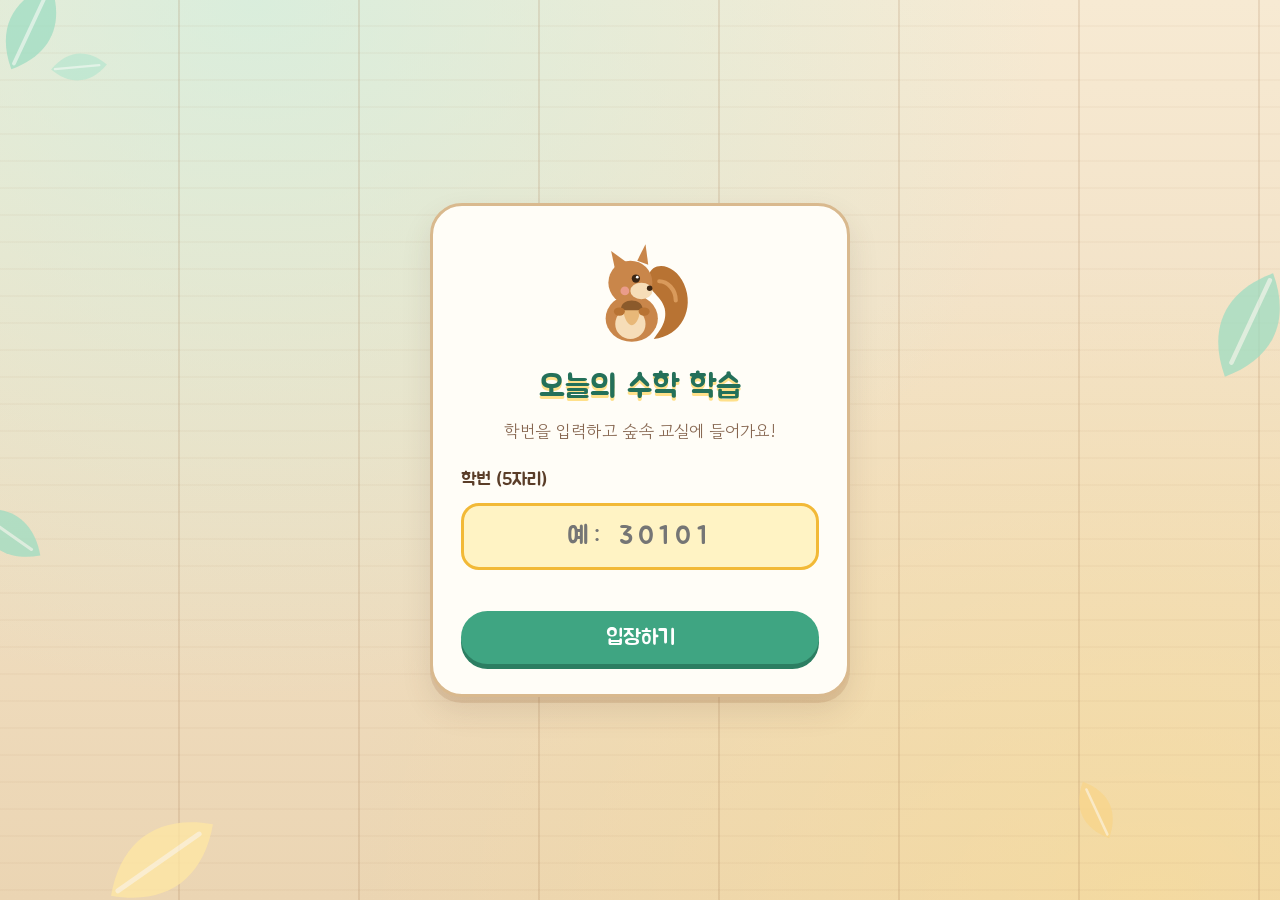
==== index.html @ 3114674a "오늘의 수학 학습: 삼각비 · 원의 성질 웹앱 - 학번 로그인 → 단원 선택 → 개념 정리 / 퀴즈 흐름 - 드래그 시각화: 단위원, 원주각과 중심각, 접선과 현이 이루는 각 - " ====
<!doctype html>
<html lang="ko">
<head>
  <meta charset="utf-8">
  <meta name="viewport" content="width=device-width, initial-scale=1">
  <title>오늘의 수학 학습</title>
  <link rel="icon" href="assets/acorn.svg" type="image/svg+xml">
  <link rel="preconnect" href="https://fonts.googleapis.com">
  <link rel="preconnect" href="https://fonts.gstatic.com" crossorigin>
  <link href="https://fonts.googleapis.com/css2?family=Gowun+Dodum&family=Jua&display=swap" rel="stylesheet">
  <link rel="stylesheet" href="style.css">
</head>
<body>

  <!-- 공용 SVG 심볼 -->
  <svg width="0" height="0" style="position:absolute" aria-hidden="true">
    <defs>
      <symbol id="leaf" viewBox="0 0 60 60">
        <path d="M8 52C8 24 24 8 52 8c0 28-16 44-44 44z" fill="currentColor"/>
        <path d="M11 49 46 14" stroke="rgba(255,255,255,.6)" stroke-width="2.5" fill="none" stroke-linecap="round"/>
      </symbol>

      <symbol id="squirrel" viewBox="0 0 80 80">
        <path d="M50 72c20-2 30-22 22-40-6-14-22-18-26-6-3 10 10 14 12 24 2 10-4 16-8 22z" fill="#B87333"/>
        <path d="M54 30c6 0 12 6 12 14" stroke="#D99A5B" stroke-width="3" fill="none" stroke-linecap="round"/>
        <ellipse cx="34" cy="57" rx="19" ry="17" fill="#C9864A"/>
        <ellipse cx="33" cy="61" rx="11" ry="11" fill="#F6DDB8"/>
        <path d="M22 22 19 8l11 8z" fill="#C9864A"/>
        <path d="m38 15 6-12 2 15z" fill="#C9864A"/>
        <circle cx="33" cy="31" r="16" fill="#C9864A"/>
        <ellipse cx="41" cy="37" rx="8" ry="6" fill="#F6DDB8"/>
        <circle cx="37" cy="28" r="3" fill="#3B2614"/>
        <circle cx="38" cy="27" r="1" fill="#fff"/>
        <circle cx="47" cy="35" r="2" fill="#3B2614"/>
        <circle cx="29" cy="37" r="3.2" fill="#F4A3A0" opacity=".75"/>
        <g transform="translate(26 44)">
          <path d="M2 6c0 8 4 12 6 12s6-4 6-12z" fill="#E8B878"/>
          <path d="M0 7c0-5 4-7 8-7s8 2 8 7z" fill="#8B5A2B"/>
        </g>
        <ellipse cx="25" cy="52" rx="4" ry="3" fill="#B87333"/>
        <ellipse cx="43" cy="52" rx="4" ry="3" fill="#B87333"/>
      </symbol>

      <symbol id="wood-stamp" viewBox="0 0 64 64">
        <ellipse cx="32" cy="14" rx="11" ry="10" fill="#C98B52"/>
        <ellipse cx="29" cy="11" rx="4" ry="3" fill="#E6B583"/>
        <path d="M27 22h10l3 14H24z" fill="#B47640"/>
        <rect x="12" y="35" width="40" height="13" rx="4" fill="#C98B52"/>
        <rect x="12" y="35" width="40" height="4" rx="2" fill="#DDA56C"/>
        <path d="M18 42h12m4 2h12" stroke="#A86B37" stroke-width="1.5" stroke-linecap="round"/>
        <rect x="14" y="48" width="36" height="6" rx="2" fill="#D9443A"/>
      </symbol>

      <symbol id="icon-trig" viewBox="0 0 100 100">
        <path d="M15 85h70V20z" fill="#fff" stroke="#24705A" stroke-width="5" stroke-linejoin="round"/>
        <path d="M73 85V73h12" fill="none" stroke="#24705A" stroke-width="4"/>
        <path d="M35 85a20 20 0 0 0-5.3-13.6" fill="none" stroke="#EF7F6E" stroke-width="4" stroke-linecap="round"/>
        <text x="60" y="78" text-anchor="middle" font-family="Jua, sans-serif" font-size="15" fill="#24705A">sin</text>
      </symbol>

      <symbol id="icon-circle" viewBox="0 0 100 100">
        <circle cx="50" cy="52" r="36" fill="#fff" stroke="#9A6A41" stroke-width="5"/>
        <path d="M24 77A36 36 0 0 0 76 77" fill="none" stroke="#F2B937" stroke-width="7" stroke-linecap="round"/>
        <path d="M50 16 24 77M50 16l26 61" stroke="#EF7F6E" stroke-width="4" stroke-linecap="round"/>
        <path d="M24 77 50 52l26 25" fill="none" stroke="#3FA582" stroke-width="4" stroke-linejoin="round"/>
        <circle cx="50" cy="52" r="4" fill="#5A3D28"/>
      </symbol>

      <symbol id="icon-book" viewBox="0 0 100 100">
        <path d="M50 26c-10-8-26-9-38-6v58c12-3 28-2 38 6 10-8 26-9 38-6V20c-12-3-28-2-38 6z" fill="#fff" stroke="#24705A" stroke-width="5" stroke-linejoin="round"/>
        <path d="M50 26v58" stroke="#24705A" stroke-width="4"/>
        <path d="M22 38c7-1 14 0 20 3M22 50c7-1 14 0 20 3M58 41c6-3 13-4 20-3M58 53c6-3 13-4 20-3" stroke="#9EDCC2" stroke-width="4" stroke-linecap="round"/>
      </symbol>

      <symbol id="icon-quiz" viewBox="0 0 100 100">
        <rect x="8" y="10" width="70" height="56" rx="18" fill="#fff" stroke="#9A6A41" stroke-width="5"/>
        <path d="m26 64-6 18 22-16" fill="#fff" stroke="#9A6A41" stroke-width="5" stroke-linejoin="round"/>
        <rect x="22" y="58" width="22" height="6" fill="#fff"/>
        <text x="43" y="54" text-anchor="middle" font-family="Jua, sans-serif" font-size="42" fill="#E0A11B">?</text>
        <image href="assets/acorn.svg" x="58" y="52" width="40" height="40"/>
      </symbol>
    </defs>
  </svg>

  <!-- 배경 나뭇잎 -->
  <div class="leaves" aria-hidden="true">
    <svg class="leaf l1"><use href="#leaf"/></svg>
    <svg class="leaf l2"><use href="#leaf"/></svg>
    <svg class="leaf l3"><use href="#leaf"/></svg>
    <svg class="leaf l4"><use href="#leaf"/></svg>
    <svg class="leaf l5"><use href="#leaf"/></svg>
    <svg class="leaf l6"><use href="#leaf"/></svg>
  </div>

  <!-- ===== 1. 로그인 ===== -->
  <main id="login-view" class="login-view">
    <div class="login-card">
      <svg class="login-squirrel" aria-hidden="true"><use href="#squirrel"/></svg>
      <h1>오늘의 수학 학습</h1>
      <p class="login-sub">학번을 입력하고 숲속 교실에 들어가요!</p>
      <form id="login-form" novalidate>
        <label for="student-id">학번 (5자리)</label>
        <input id="student-id" inputmode="numeric" maxlength="5" placeholder="예: 30101" autocomplete="off" required>
        <p class="form-error" id="login-error" role="alert"></p>
        <button class="btn btn-primary" type="submit">입장하기</button>
      </form>
    </div>
  </main>

  <!-- ===== 앱 ===== -->
  <div id="app-view" class="app-shell" hidden>
    <header class="topbar">
      <div class="id-card">
        <span class="id-card-hole" aria-hidden="true"></span>
        <span class="id-label">학번</span>
        <strong id="id-number">-----</strong>
        <button id="logout-btn" class="link-btn" type="button">나가기</button>
      </div>

      <h1 class="title">
        <button id="home-link" type="button" title="단원 선택으로">
          <svg class="title-leaf" aria-hidden="true"><use href="#leaf"/></svg>
          <span id="title-text">오늘의 수학 학습</span>
        </button>
      </h1>

      <div class="rewards">
        <div class="counter acorn-counter" id="acorn-counter">
          <svg class="squirrel" aria-hidden="true"><use href="#squirrel"/></svg>
          <div class="counter-body">
            <div class="counter-head">
              <span>나의 도토리</span>
              <strong><span id="acorn-num">0</span><small>/10</small></strong>
            </div>
            <div class="gauge" id="acorn-gauge" role="progressbar" aria-label="도토리" aria-valuemin="0" aria-valuemax="10" aria-valuenow="0">
              <div class="gauge-fill" id="acorn-fill"></div>
              <div class="acorn-slots" id="acorn-slots"></div>
            </div>
          </div>
        </div>

        <div class="counter stamp-counter" id="stamp-counter">
          <svg class="wood-stamp" aria-hidden="true"><use href="#wood-stamp"/></svg>
          <div class="stamp-slot" id="stamp-slot">
            <img id="stamp-img" alt="참 잘했어요 도장">
          </div>
          <div class="stamp-info">
            <span>칭찬 도장</span>
            <strong id="stamp-num">0</strong>
          </div>
        </div>
      </div>
    </header>

    <main>
      <!-- ===== 2. 단원 선택 ===== -->
      <section id="topics" class="page">
        <p class="greeting">안녕, <b id="greet-id"></b>! 오늘은 어떤 단원을 공부할까요? 지금까지 첫 번에 맞힌 문제 <b id="home-total">0</b>개</p>
        <div class="cards">
          <button class="big-card concept-card" data-topic="trig" type="button">
            <svg class="card-icon" aria-hidden="true"><use href="#icon-trig"/></svg>
            <h2>삼각비</h2>
            <p>sin · cos · tan 의 뜻, 단위원,<br>특수각의 삼각비</p>
            <span class="card-meta" id="meta-trig"></span>
          </button>
          <button class="big-card quiz-card" data-topic="circle" type="button">
            <svg class="card-icon" aria-hidden="true"><use href="#icon-circle"/></svg>
            <h2>원의 성질</h2>
            <p>원주각과 중심각, 접선과 현,<br>원에 내접하는 사각형</p>
            <span class="card-meta" id="meta-circle"></span>
          </button>
        </div>

        <section class="panel badge-shelf">
          <h3>🏅 나의 배지 <small id="badge-count"></small></h3>
          <ul class="badges" id="badge-list"></ul>
        </section>
        <p class="sync-status" aria-live="polite"></p>
      </section>

      <!-- ===== 3. 단원 홈 (개념 / 퀴즈) ===== -->
      <section id="topic-home" class="page" hidden>
        <div class="page-head">
          <button class="back-btn" data-go="topics" type="button">← 단원 선택</button>
          <h2 id="topic-home-title">삼각비</h2>
        </div>
        <div class="cards">
          <button class="big-card concept-card" data-go="concept" type="button">
            <svg class="card-icon" aria-hidden="true"><use href="#icon-book"/></svg>
            <h2>개념 정리</h2>
            <p id="concept-desc"></p>
          </button>
          <button class="big-card quiz-card" data-go="quiz" type="button">
            <svg class="card-icon" aria-hidden="true"><use href="#icon-quiz"/></svg>
            <h2>퀴즈 풀기</h2>
            <p>첫 번에 맞히면 도토리 1개!<br>틀리면 단계별 힌트가 나와요</p>
          </button>
        </div>
      </section>

      <!-- ===== 개념: 삼각비 ===== -->
      <section id="concept-trig" class="page" hidden>
        <div class="page-head">
          <button class="back-btn" data-go="topic-home" type="button">← 삼각비</button>
          <h2>삼각비 개념 정리</h2>
        </div>

        <div class="concept-grid">
          <!-- 1. 삼각비란? -->
          <article class="panel">
            <h3><span class="num">1</span> 삼각비란?</h3>
            <p>∠C = 90°인 직각삼각형 ABC에서 <b>∠A의 크기가 정해지면</b>, 삼각형의 크기와 상관없이 두 변의 길이의 비가 항상 같아요. 이 비를 <b>삼각비</b>라고 해요.</p>
            <svg id="lab-svg" class="figure" viewBox="0 0 400 260" role="img" aria-label="각 A가 바뀌는 직각삼각형"></svg>
            <label class="slider">
              <span>∠A = <b id="angle-val">30</b>°</span>
              <input type="range" id="angle-range" min="10" max="80" value="30" aria-label="각 A">
            </label>
            <div class="readout compact">
              <div class="ratio-row">
                <span class="ratio-name">sin A</span>
                <span>= <span class="frac"><span class="c-opp">높이 BC</span><span class="c-hyp">빗변 AB</span></span></span>
                <b class="ratio-val" id="sin-val">0.500</b>
              </div>
              <div class="ratio-row">
                <span class="ratio-name">cos A</span>
                <span>= <span class="frac"><span class="c-adj">밑변 AC</span><span class="c-hyp">빗변 AB</span></span></span>
                <b class="ratio-val" id="cos-val">0.866</b>
              </div>
              <div class="ratio-row">
                <span class="ratio-name">tan A</span>
                <span>= <span class="frac"><span class="c-opp">높이 BC</span><span class="c-adj">밑변 AC</span></span></span>
                <b class="ratio-val" id="tan-val">0.577</b>
              </div>
            </div>
          </article>

          <!-- 2. 단위원 -->
          <article class="panel">
            <h3><span class="num">2</span> 단위원으로 보는 삼각비</h3>
            <p>반지름이 <b>1</b>인 사분원에서 <b class="c-handle">점 P를 드래그</b>해 보세요. OP = OA = 1이라서 삼각비가 곧 선분의 길이가 돼요.</p>
            <svg id="unit-svg" class="figure interactive" viewBox="0 0 380 310" role="img" aria-label="단위원 위의 점 P와 sin, cos, tan 선분"></svg>
            <label class="slider">
              <span>x = <b id="u-angle">35</b>°</span>
              <input type="range" id="unit-range" min="0" max="90" value="35" aria-label="각 x">
            </label>
            <div class="readout compact">
              <div class="ratio-row">
                <span class="ratio-name c-opp">sin x</span>
                <span>= <span class="frac"><span>PH</span><span>OP</span></span> = PH</span>
                <b class="ratio-val" id="u-sin">0.574</b>
              </div>
              <div class="ratio-row">
                <span class="ratio-name c-adj">cos x</span>
                <span>= <span class="frac"><span>OH</span><span>OP</span></span> = OH</span>
                <b class="ratio-val" id="u-cos">0.819</b>
              </div>
              <div class="ratio-row">
                <span class="ratio-name c-hyp">tan x</span>
                <span>= <span class="frac"><span>AT</span><span>OA</span></span> = AT</span>
                <b class="ratio-val" id="u-tan">0.700</b>
              </div>
            </div>
          </article>

          <!-- 3. 변화 실험 -->
          <article class="panel wide experiment">
            <h3><span class="num">3</span> 실험실: 각에 따라 삼각비는 어떻게 변할까?</h3>
            <div class="exp-tabs" role="tablist" aria-label="실험할 삼각비">
              <button type="button" role="tab" class="exp-tab is-sin" data-fn="sin" aria-selected="true">sin x 실험</button>
              <button type="button" role="tab" class="exp-tab is-cos" data-fn="cos" aria-selected="false">cos x 실험</button>
              <button type="button" role="tab" class="exp-tab is-tan" data-fn="tan" aria-selected="false">tan x 실험</button>
              <button type="button" role="tab" class="exp-tab is-all" data-fn="all" aria-selected="false">한눈에 비교</button>
            </div>

            <div class="exp-body">
              <div class="exp-graph">
                <svg id="exp-svg" class="figure" viewBox="0 0 440 300" role="img" aria-label="각에 따른 삼각비 그래프"></svg>
                <div class="exp-controls">
                  <button class="btn btn-small btn-primary" id="exp-play" type="button">▶ 0°부터 재생</button>
                  <label class="slider grow">
                    <span>x = <b id="exp-angle">30</b>°</span>
                    <input type="range" id="exp-range" min="0" max="90" value="30" aria-label="실험 각도">
                  </label>
                </div>
                <div class="exp-quick" aria-label="특수각으로 이동">
                  <span>바로 가기</span>
                  <button type="button" data-angle="0">0°</button>
                  <button type="button" data-angle="30">30°</button>
                  <button type="button" data-angle="45">45°</button>
                  <button type="button" data-angle="60">60°</button>
                  <button type="button" data-angle="90">90°</button>
                </div>
              </div>

              <div class="exp-side">
                <div class="exp-values" id="exp-values"></div>
                <p class="tip" id="exp-note"></p>

                <div class="exp-record">
                  <div class="exp-record-head">
                    <b>📒 실험 기록표</b>
                    <span>
                      <button class="btn btn-small btn-ghost" id="exp-rec" type="button">지금 각도 기록</button>
                      <button class="link-btn" id="exp-clear" type="button">지우기</button>
                    </span>
                  </div>
                  <div class="table-wrap">
                    <table class="rec-table">
                      <thead><tr><th>x</th><th class="c-opp">sin x</th><th class="c-adj">cos x</th><th class="c-hyp">tan x</th></tr></thead>
                      <tbody id="exp-rec-body"></tbody>
                    </table>
                  </div>
                </div>
              </div>
            </div>

            <div class="exp-check">
              <b>🔎 실험 결과 정리하기</b>
              <ol id="exp-questions"></ol>
            </div>
          </article>

          <!-- 4. 특수각 -->
          <article class="panel wide">
            <h3><span class="num">4</span> 특수각의 삼각비</h3>
            <div class="table-wrap">
              <table class="special">
                <thead><tr><th>∠A</th><th>30°</th><th>45°</th><th>60°</th></tr></thead>
                <tbody id="special-body"></tbody>
              </table>
            </div>
            <p class="tip">🍃 sin 30° = cos 60°, sin 60° = cos 30° — 실험실 그래프에서 두 곡선이 서로 거울처럼 대칭인 것도 확인해 보세요!</p>
          </article>
        </div>
        <div class="center"><button class="btn btn-primary" data-go="quiz" type="button">삼각비 퀴즈 풀러 가기 →</button></div>
      </section>

      <section id="concept-circle" class="page" hidden>
        <div class="page-head">
          <button class="back-btn" data-go="topic-home" type="button">← 원의 성질</button>
          <h2>원의 성질 개념 정리</h2>
        </div>

        <div class="concept-grid">
          <article class="panel">
            <h3><span class="num">1</span> 원주각과 중심각</h3>
            <p><b class="c-handle">점 P</b>를 원 위에서 이리저리 옮겨 보세요. 원주각 ∠APB는 변하지 않아요! 점 A, B를 옮기면 호의 크기가 바뀌어요.</p>
            <svg id="inscribed-svg" class="figure interactive" viewBox="0 0 360 300" role="img" aria-label="원주각과 중심각 드래그 도구"></svg>
            <div class="toggles">
              <label><input type="checkbox" id="insc-guide"> 보조선(지름 PD) 보기</label>
              <label><input type="checkbox" id="insc-q"> 점 Q 추가해서 비교</label>
              <button class="link-btn" id="insc-reset" type="button">처음 위치로</button>
            </div>
            <div class="readout">
              <div class="ratio-row"><span class="ratio-name c-opp">원주각 ∠APB</span><b class="ratio-val" id="i-insc"></b></div>
              <div class="ratio-row"><span class="ratio-name c-adj">중심각 ∠AOB</span><b class="ratio-val" id="i-central"></b></div>
              <div class="ratio-row" id="i-q-row" hidden><span class="ratio-name c-q">원주각 ∠AQB</span><b class="ratio-val" id="i-q"></b></div>
            </div>
            <p class="tip" id="i-note"></p>
          </article>

          <article class="panel">
            <h3><span class="num">2</span> 접선과 현이 이루는 각</h3>
            <p>직선 SU는 점 T에서의 <b>접선</b>이에요. <b class="c-handle">점 A</b>를 움직여 현 TA를 바꾸고, <b class="c-handle">점 P</b>도 옮겨 보세요.</p>
            <svg id="tangent-svg" class="figure interactive" viewBox="0 0 360 290" role="img" aria-label="접선과 현이 이루는 각 드래그 도구"></svg>
            <div class="toggles">
              <button class="link-btn" id="tan-reset" type="button">처음 위치로</button>
            </div>
            <div class="readout">
              <div class="ratio-row"><span class="ratio-name c-adj">접선과 현 ∠ATU</span><b class="ratio-val" id="t-tan"></b></div>
              <div class="ratio-row"><span class="ratio-name c-opp">원주각 ∠APT</span><b class="ratio-val" id="t-insc"></b></div>
            </div>
            <p class="tip" id="t-note"></p>
          </article>

          <article class="panel wide">
            <h3><span class="num">3</span> 꼭 기억할 원의 성질</h3>
            <ul class="facts">
              <li><b>원주각 = ½ × 중심각</b><span>한 호에 대한 원주각은 그 호에 대한 중심각의 절반</span></li>
              <li><b>같은 호 → 같은 원주각</b><span>한 호에 대한 원주각의 크기는 모두 같아요</span></li>
              <li><b>지름 → 90°</b><span>반원에 대한 원주각은 항상 90°</span></li>
              <li><b>접선과 현이 이루는 각</b><span>= 그 각 안에 있는 호에 대한 원주각</span></li>
              <li><b>내접사각형의 대각</b><span>마주 보는 두 각의 합은 180°</span></li>
              <li><b>원주각 ∝ 호의 길이</b><span>한 원에서 원주각의 크기는 호의 길이에 정비례</span></li>
            </ul>
          </article>
        </div>
        <div class="center"><button class="btn btn-primary" data-go="quiz" type="button">원의 성질 퀴즈 풀러 가기 →</button></div>
      </section>

      <!-- ===== 퀴즈 ===== -->
      <section id="quiz" class="page" hidden>
        <div class="page-head">
          <button class="back-btn" data-go="topic-home" type="button" id="quiz-back">← 단원 홈</button>
          <h2 id="quiz-title">퀴즈 풀기</h2>
        </div>

        <div class="panel quiz-panel" id="quiz-box">
          <div class="quiz-top">
            <span class="quiz-count" id="quiz-progress-text">1 / 10</span>
            <div class="quiz-progress"><div id="quiz-progress-fill"></div></div>
            <span class="quiz-timer" id="quiz-timer">⏱ 0:00</span>
            <span class="quiz-score">정답 <b id="quiz-score">0</b></span>
          </div>
          <span class="concept-chip" id="q-concept"></span>
          <p class="q-text" id="q-text"></p>
          <svg class="figure q-figure" id="q-figure" viewBox="0 0 400 250" role="img" aria-label="문제 그림" hidden></svg>
          <div class="choices" id="q-choices"></div>

          <div class="hint-area">
            <button class="hint-btn" id="hint-btn" type="button">💡 힌트 보기 (0/2)</button>
            <ol class="hints" id="q-hints"></ol>
          </div>
          <div class="feedback" id="q-feedback" aria-live="polite" hidden></div>
          <div class="center">
            <button class="btn btn-primary" id="next-btn" type="button" hidden>다음 문제 →</button>
          </div>
        </div>

        <!-- 결과 리포트 카드 -->
        <div class="panel result-panel" id="quiz-result" hidden>
          <h3 class="result-title">📋 나의 학습 리포트</h3>
          <div class="report">
            <div class="score-ring" id="r-ring">
              <div><b id="r-understanding">0</b><span>내 이해도</span></div>
            </div>
            <div class="report-grid">
              <div class="stat"><span>첫 시도 정답</span><b id="r-correct">0/10</b></div>
              <div class="stat"><span>소요 시간</span><b id="r-time">0초</b></div>
              <div class="stat"><span>힌트 사용</span><b id="r-hints">0회</b></div>
              <div class="stat"><span>모은 도토리</span><b id="r-acorns">0개</b></div>
            </div>
          </div>
          <p class="result-msg" id="result-msg"></p>

          <div class="weak-card" id="r-weak-card">
            <span class="weak-label">🔍 약한 개념 1가지</span>
            <b id="r-weak">-</b>
            <p id="r-weak-tip"></p>
            <button class="btn btn-ghost btn-small" id="r-review" type="button">개념 다시 보기</button>
          </div>

          <div class="mis-card" id="r-mis-card" hidden>
            <span class="weak-label">🧩 이번에 자주 한 실수</span>
            <ul id="r-mis"></ul>
          </div>

          <div class="new-badges" id="r-badge-card" hidden>
            <span class="weak-label">🏅 새로 받은 배지</span>
            <ul class="badges" id="r-badges"></ul>
          </div>

          <p class="sync-status" aria-live="polite"></p>
          <div class="center btn-row">
            <button class="btn btn-primary" id="retry-btn" type="button">다시 풀기</button>
            <button class="btn btn-ghost" data-go="topics" type="button">단원 선택</button>
          </div>
        </div>
      </section>
    </main>
  </div>

  <!-- 칭찬 도장 모달 -->
  <div class="modal" id="stamp-modal" role="dialog" aria-modal="true" aria-labelledby="stamp-modal-title" hidden>
    <div class="modal-card">
      <div class="modal-stamp-wrap">
        <img class="modal-stamp" id="modal-stamp-img" alt="참 잘했어요 도장">
      </div>
      <h2 id="stamp-modal-title">칭찬 도장 획득!</h2>
      <p id="stamp-modal-text">도토리 10개를 모아 칭찬 도장을 받았어요.</p>
      <button class="btn btn-primary" id="stamp-modal-close" type="button">고마워요!</button>
    </div>
  </div>

  <!-- 배지 알림 -->
  <div class="toast" id="toast" role="status" aria-live="polite" hidden></div>

  <script src="js/geometry.js"></script>
  <script src="js/questions.js"></script>
  <script src="js/app.js"></script>
</body>
</html>
---- style.css ----
/* ===== 색 · 공통 ===== */
:root {
  --mint: #CDEFE0;
  --mint-2: #9EDCC2;
  --mint-deep: #3FA582;
  --mint-ink: #24705A;
  --yellow: #FFF3C4;
  --yellow-2: #FFE08A;
  --yellow-deep: #F2B937;
  --paper: #FFFDF7;
  --wood-1: #F3E2C6;
  --wood-3: #D9B98E;
  --wood-dark: #9A6A41;
  --ink: #5A3D28;
  --ink-soft: #866650;
  --coral: #EF7F6E;
  --stamp-red: #D9443A;
  --opp: #EF7F6E;
  --adj: #3FA582;
  --hyp: #E0A11B;
  --shadow: 0 6px 0 rgba(154, 106, 65, .18), 0 14px 30px rgba(90, 61, 40, .12);
}

* { box-sizing: border-box; }
[hidden] { display: none !important; }
html, body { margin: 0; }

body {
  min-height: 100vh;
  font-family: 'Gowun Dodum', 'Malgun Gothic', sans-serif;
  font-size: 17px;
  line-height: 1.6;
  color: var(--ink);
  overflow-x: hidden;
  /* 부드러운 나무 판자 질감 */
  background-color: var(--wood-1);
  background-image:
    repeating-linear-gradient(90deg, transparent 0 178px, rgba(154, 106, 65, .16) 178px 180px),
    repeating-linear-gradient(0deg, transparent 0 9px, rgba(154, 106, 65, .045) 9px 11px, transparent 11px 27px),
    radial-gradient(ellipse at 20% 0%, rgba(205, 239, 224, .7), transparent 55%),
    radial-gradient(ellipse at 90% 100%, rgba(255, 224, 138, .45), transparent 50%),
    linear-gradient(180deg, #F7EAD3, #EBD5B3);
  background-attachment: fixed;
}

h1, h2, h3, .btn, .counter-head, .stamp-info, .id-card, .quiz-top, .choice-no {
  font-family: 'Jua', 'Gowun Dodum', sans-serif;
  font-weight: 400;
}

button { font: inherit; color: inherit; }
:focus-visible { outline: 3px solid var(--yellow-deep); outline-offset: 3px; }

/* ===== 배경 나뭇잎 ===== */
.leaves { position: fixed; inset: 0; pointer-events: none; z-index: 0; overflow: hidden; }
.leaf { position: absolute; width: 90px; height: 90px; color: var(--mint-2); opacity: .75; }
.l1 { top: -18px; left: -14px; transform: rotate(-20deg); }
.l2 { top: 40px; left: 52px; width: 54px; height: 54px; color: #B9E6CF; transform: rotate(40deg); }
.l3 { top: 30%; right: -24px; width: 110px; height: 110px; transform: rotate(160deg); }
.l4 { bottom: -20px; left: 8%; width: 120px; height: 120px; color: #FFE7A3; transform: rotate(10deg); }
.l5 { bottom: 60px; right: 12%; width: 60px; height: 60px; color: #F8D58A; transform: rotate(-70deg); }
.l6 { top: 55%; left: -30px; width: 76px; height: 76px; transform: rotate(80deg); }

/* ===== 버튼 ===== */
.btn {
  display: inline-flex; align-items: center; justify-content: center; gap: 6px;
  min-height: 52px; padding: 10px 30px;
  border: 0; border-radius: 999px;
  font-size: 21px; cursor: pointer;
  transition: transform .12s, box-shadow .12s, filter .12s;
}
.btn:active { transform: translateY(3px); }
.btn-primary { background: var(--mint-deep); color: #fff; box-shadow: 0 5px 0 #2C7E62; }
.btn-primary:hover { filter: brightness(1.06); }
.btn-primary:active { box-shadow: 0 2px 0 #2C7E62; }
.btn-ghost { background: #fff; color: var(--ink); border: 2px solid var(--wood-3); box-shadow: 0 5px 0 var(--wood-3); }
.btn-ghost:active { box-shadow: 0 2px 0 var(--wood-3); }
.link-btn { background: none; border: 0; padding: 2px 4px; color: var(--ink-soft); font-size: 13px; text-decoration: underline; cursor: pointer; }
.center { display: flex; justify-content: center; margin-top: 20px; }
.btn-row { gap: 12px; flex-wrap: wrap; }

/* ===== 로그인 ===== */
.login-view {
  position: relative; z-index: 1;
  min-height: 100vh; display: grid; place-items: center; padding: 24px 16px;
}
.login-card {
  width: min(420px, 100%);
  background: var(--paper); border: 3px solid var(--wood-3); border-radius: 32px;
  padding: 34px 28px 30px; text-align: center; box-shadow: var(--shadow);
}
.login-squirrel { width: 110px; height: 110px; animation: bob 3s ease-in-out infinite; }
.login-card h1 { margin: 6px 0 4px; font-size: 32px; color: var(--mint-ink); text-shadow: 0 3px 0 var(--yellow-2); }
.login-sub { margin: 0 0 22px; color: var(--ink-soft); }
#login-form { display: grid; gap: 8px; text-align: left; }
#login-form label { font-family: 'Jua', sans-serif; font-size: 18px; }
#student-id {
  width: 100%; padding: 14px 18px;
  font-family: 'Jua', sans-serif; font-size: 26px; letter-spacing: .2em; text-align: center;
  color: var(--ink); background: var(--yellow);
  border: 3px solid var(--yellow-deep); border-radius: 18px;
}
#student-id:focus { outline: none; border-color: var(--mint-deep); background: #fff; }
.form-error { min-height: 1.4em; margin: 0; color: var(--stamp-red); font-size: 15px; }
#login-form .btn { margin-top: 4px; }

/* ===== 앱 레이아웃 ===== */
.app-shell { position: relative; z-index: 1; max-width: 1120px; margin: 0 auto; padding: 20px 16px 48px; }

.topbar {
  display: grid; grid-template-columns: auto 1fr auto; align-items: center; gap: 18px;
  background: var(--paper); border: 3px solid var(--wood-3); border-radius: 28px;
  padding: 14px 18px; box-shadow: var(--shadow);
}

/* 학번 ID 카드 */
.id-card {
  position: relative; display: grid; justify-items: center;
  min-width: 118px; padding: 22px 14px 6px;
  background: linear-gradient(var(--mint) 0 40%, #fff 40%);
  border: 2px solid var(--mint-deep); border-radius: 14px;
  transform: rotate(-3deg); box-shadow: 0 4px 0 rgba(63, 165, 130, .25);
  line-height: 1.2;
}
.id-card-hole {
  position: absolute; top: 7px; left: 50%; width: 28px; height: 8px; margin-left: -14px;
  background: var(--paper); border: 2px solid var(--mint-deep); border-radius: 4px;
}
.id-label { font-size: 13px; color: var(--mint-ink); }
.id-card strong { font-size: 26px; letter-spacing: .08em; }

/* 제목 */
.topbar > * { min-width: 0; }
.title { margin: 0; text-align: center; }
.title button {
  display: inline-flex; align-items: center; gap: 8px;
  background: none; border: 0; padding: 4px 8px; cursor: pointer;
  font-size: clamp(24px, 3.2vw, 36px); color: var(--mint-ink);
  text-shadow: 0 3px 0 var(--yellow-2), 0 0 18px rgba(255, 255, 255, .9);
}
.title-leaf { width: 30px; height: 30px; color: var(--mint-deep); flex: none; transform: rotate(-15deg); }

/* 보상 카운터 */
.rewards { display: flex; gap: 12px; align-items: stretch; }
.counter {
  display: flex; align-items: center; gap: 10px;
  padding: 10px 14px; border-radius: 20px;
  background: var(--yellow); border: 2px solid var(--yellow-deep);
}
.counter.bump { animation: bump .45s ease; }
.squirrel { width: 54px; height: 54px; flex: none; }
.counter-body { min-width: 200px; }
.counter-head { display: flex; justify-content: space-between; align-items: baseline; gap: 8px; line-height: 1.1; }
.counter-head span { font-size: 16px; }
.counter-head strong { font-size: 28px; color: var(--wood-dark); }
.counter-head small { font-size: 15px; color: var(--ink-soft); }

.gauge {
  position: relative; height: 30px; margin-top: 6px; overflow: hidden;
  background: #fff; border: 2px solid var(--wood-3); border-radius: 999px;
}
.gauge-fill {
  position: absolute; inset: 0 auto 0 0; width: 0;
  background: linear-gradient(90deg, var(--yellow-2), var(--yellow-deep));
  transition: width .5s cubic-bezier(.3, 1.4, .6, 1);
}
.acorn-slots {
  position: relative; height: 100%; padding: 0 4px;
  display: grid; grid-template-columns: repeat(10, 1fr); align-items: center; justify-items: center;
}
.acorn-slot { width: 19px; height: 19px; filter: grayscale(1); opacity: .25; transition: opacity .3s, filter .3s; }
.acorn-slot.filled { filter: none; opacity: 1; animation: pop .45s ease; }

.stamp-counter { background: #FFEFEA; border-color: #F3B1A6; }
.wood-stamp { width: 40px; height: 40px; flex: none; }
.stamp-slot {
  width: 66px; height: 66px; flex: none; border-radius: 50%;
  display: grid; place-items: center;
  background: #fff; border: 2px dashed #F3B1A6;
}
.stamp-slot img { width: 58px; height: 58px; transition: opacity .3s, filter .3s; }
.stamp-slot.empty img { opacity: .15; filter: grayscale(1); }
.stamp-info { display: grid; justify-items: center; line-height: 1.1; }
.stamp-info span { font-size: 15px; }
.stamp-info strong { font-size: 32px; color: var(--stamp-red); }

/* ===== 페이지 공통 ===== */
.page { margin-top: 26px; animation: fadeUp .35s ease; }
.page-head { display: flex; align-items: center; gap: 14px; margin-bottom: 16px; }
.page-head h2 { margin: 0; font-size: 30px; color: var(--mint-ink); }
.back-btn {
  background: #fff; border: 2px solid var(--wood-3); border-radius: 999px;
  padding: 6px 16px; cursor: pointer; font-family: 'Jua', sans-serif;
}
.back-btn:hover { background: var(--yellow); }

.panel {
  background: var(--paper); border: 3px solid var(--wood-3); border-radius: 26px;
  padding: 22px 24px; box-shadow: var(--shadow);
}
.panel h3 { display: flex; align-items: center; gap: 10px; margin: 0 0 10px; font-size: 23px; color: var(--mint-ink); }
.num {
  display: inline-grid; place-items: center; width: 32px; height: 32px; border-radius: 50%;
  background: var(--yellow-2); color: var(--ink); font-size: 18px;
}

/* ===== 홈 ===== */
.greeting {
  margin: 0 0 18px; padding: 12px 20px;
  background: rgba(255, 253, 247, .85); border: 2px solid var(--wood-3); border-radius: 18px;
}
.cards { display: grid; grid-template-columns: 1fr 1fr; gap: 22px; }
.big-card {
  display: grid; justify-items: center; align-content: center; gap: 6px;
  min-height: 300px; padding: 30px 24px; cursor: pointer; text-align: center;
  border-radius: 32px; border: 3px solid; box-shadow: var(--shadow);
  transition: transform .2s, box-shadow .2s;
}
.big-card:hover { transform: translateY(-5px) rotate(-.5deg); }
.big-card:active { transform: translateY(0); }
.big-card h2 { margin: 6px 0 0; font-size: 36px; }
.big-card p { margin: 0; color: var(--ink-soft); font-size: 18px; }
.card-icon { width: 120px; height: 120px; }
.concept-card { background: linear-gradient(160deg, #E4F7EE, var(--mint)); border-color: var(--mint-deep); }
.concept-card h2 { color: var(--mint-ink); }
.quiz-card { background: linear-gradient(160deg, #FFFAE5, var(--yellow-2)); border-color: var(--yellow-deep); }
.quiz-card h2 { color: var(--wood-dark); }
.sync-status { min-height: 1.5em; margin: 14px 0 0; text-align: center; font-size: 15px; color: var(--ink-soft); }

/* ===== 개념 정리 ===== */
.concept-grid { display: grid; grid-template-columns: 1.1fr 1fr; gap: 20px; }
.concept-grid .wide { grid-column: 1 / -1; }
.figure { display: block; width: 100%; max-width: 460px; margin: 6px auto; }
.figure text { font-family: 'Jua', sans-serif; }
.slider { display: flex; align-items: center; gap: 14px; font-family: 'Jua', sans-serif; font-size: 20px; }
.slider input { flex: 1; accent-color: var(--coral); height: 28px; }
.hint { margin: 6px 0 0; font-size: 14px; color: var(--ink-soft); }

.ratio-row {
  display: flex; align-items: center; gap: 10px; flex-wrap: wrap;
  margin: 10px 0; padding: 10px 14px; border-radius: 16px; background: var(--yellow);
  font-size: 19px;
}
.ratio-name { font-family: 'Jua', sans-serif; font-size: 24px; min-width: 70px; }
.ratio-val { margin-left: auto; font-family: 'Jua', sans-serif; font-size: 24px; color: var(--wood-dark); }
.c-opp { color: #D9604E; font-weight: 700; }
.c-adj { color: var(--mint-ink); font-weight: 700; }
.c-hyp { color: #B07A08; font-weight: 700; }
.tip { margin: 14px 0 0; padding: 10px 14px; background: #EEF9F3; border-radius: 14px; font-size: 15.5px; }

.frac { display: inline-flex; flex-direction: column; align-items: center; vertical-align: middle; line-height: 1.2; margin: 0 2px; }
.frac > span:first-child { border-bottom: 2px solid currentColor; padding: 0 4px 1px; }
.frac > span:last-child { padding: 1px 4px 0; }
.ratio-row .frac > span:first-child { border-bottom-color: var(--ink); }

.table-wrap { overflow-x: auto; }
.special { width: 100%; border-collapse: separate; border-spacing: 6px; text-align: center; font-size: 20px; }
.special th { font-family: 'Jua', sans-serif; font-weight: 400; background: var(--mint); border-radius: 12px; padding: 8px; }
.special td { background: #fff; border: 2px solid var(--mint); border-radius: 12px; padding: 10px 6px; }
.special tbody th { background: var(--yellow-2); }

/* ===== 퀴즈 ===== */
.quiz-panel { max-width: 820px; margin: 0 auto; }
.quiz-top { display: flex; align-items: center; gap: 14px; font-size: 18px; }
.quiz-progress { flex: 1; height: 14px; background: #fff; border: 2px solid var(--wood-3); border-radius: 999px; overflow: hidden; }
#quiz-progress-fill { height: 100%; width: 0; background: var(--mint-deep); transition: width .4s; }
.quiz-score b { color: var(--mint-ink); font-size: 22px; }
.q-text { margin: 22px 0 8px; font-size: 22px; line-height: 1.7; }
.q-figure { max-width: 360px; }
.choices { display: grid; grid-template-columns: 1fr 1fr; gap: 12px; margin-top: 14px; }
.choice {
  display: flex; align-items: center; gap: 14px;
  min-height: 70px; padding: 10px 16px; cursor: pointer; text-align: left;
  font-size: 22px; background: #fff;
  border: 3px solid var(--wood-3); border-radius: 18px; box-shadow: 0 4px 0 var(--wood-3);
  transition: transform .12s, background .2s, border-color .2s;
}
.choice:hover:not(:disabled) { background: var(--yellow); transform: translateY(-2px); }
.choice:disabled { cursor: default; }
.choice-no {
  display: grid; place-items: center; flex: none; width: 34px; height: 34px; border-radius: 50%;
  background: var(--mint); font-size: 18px;
}
.choice.correct { background: #DDF5E9; border-color: var(--mint-deep); box-shadow: 0 4px 0 var(--mint-deep); }
.choice.correct .choice-no { background: var(--mint-deep); color: #fff; }
.choice.wrong { background: #FFE6E1; border-color: var(--coral); box-shadow: 0 4px 0 var(--coral); animation: shake .4s; }
.choice.wrong .choice-no { background: var(--coral); color: #fff; }
.choice:disabled:not(.correct):not(.wrong) { opacity: .55; }

.feedback { margin-top: 16px; padding: 14px 18px; border-radius: 16px; font-size: 18px; }
.feedback.ok { background: #DDF5E9; border: 2px solid var(--mint-2); }
.feedback.no { background: #FFF0EC; border: 2px solid #F6B9AE; }
.feedback strong { font-family: 'Jua', sans-serif; font-weight: 400; font-size: 21px; margin-right: 6px; }

.result-panel { max-width: 560px; margin: 0 auto; text-align: center; }
.result-squirrel { width: 120px; height: 120px; animation: bob 2.6s ease-in-out infinite; }
.result-panel h3 { justify-content: center; font-size: 30px; margin: 0; }
.result-score { margin: 6px 0 0; font-family: 'Jua', sans-serif; font-size: 56px; color: var(--wood-dark); line-height: 1.2; }
.result-msg { margin: 4px 0 14px; font-size: 19px; }
.result-stats { display: grid; gap: 8px; margin: 0; padding: 0; list-style: none; }
.result-stats li { padding: 8px 14px; background: var(--yellow); border-radius: 14px; }
.result-stats b { font-family: 'Jua', sans-serif; font-size: 22px; color: var(--wood-dark); }

/* ===== 날아가는 도토리 ===== */
.flying-acorn { position: fixed; z-index: 60; width: 46px; height: 46px; pointer-events: none; filter: drop-shadow(0 4px 6px rgba(90, 61, 40, .3)); }

/* ===== 모달 ===== */
.modal {
  position: fixed; inset: 0; z-index: 80; display: grid; place-items: center; padding: 16px;
  background: rgba(70, 48, 30, .45); animation: fade .25s ease;
}
.modal-card {
  width: min(400px, 100%); text-align: center;
  background: var(--paper); border: 3px solid var(--wood-3); border-radius: 30px;
  padding: 26px 24px 28px; box-shadow: var(--shadow);
}
.modal-stamp-wrap { height: 200px; display: grid; place-items: center; }
.modal-stamp { width: 190px; height: 190px; animation: stampIn .7s cubic-bezier(.2, 1.4, .4, 1) both; }
.modal-card h2 { margin: 6px 0 2px; font-size: 32px; color: var(--stamp-red); }
.modal-card p { margin: 0 0 20px; }

/* ===== 애니메이션 ===== */
@keyframes pop { 0% { transform: scale(.3); } 60% { transform: scale(1.5); } 100% { transform: scale(1); } }
@keyframes bump { 0%, 100% { transform: scale(1); } 40% { transform: scale(1.07); } }
@keyframes bob { 0%, 100% { transform: translateY(0); } 50% { transform: translateY(-8px); } }
@keyframes shake { 0%, 100% { transform: translateX(0); } 25% { transform: translateX(-6px); } 75% { transform: translateX(6px); } }
@keyframes fade { from { opacity: 0; } }
@keyframes fadeUp { from { opacity: 0; transform: translateY(10px); } }
@keyframes stampIn {
  0% { opacity: 0; transform: scale(2.6) rotate(-30deg); }
  60% { opacity: 1; transform: scale(.9) rotate(-6deg); }
  100% { opacity: 1; transform: scale(1) rotate(-8deg); }
}
@media (prefers-reduced-motion: reduce) {
  *, *::before, *::after { animation: none !important; transition: none !important; }
}

/* ===== 단원 선택 · 배지 ===== */
.card-meta {
  margin-top: 8px; padding: 4px 14px; border-radius: 999px;
  background: rgba(255, 255, 255, .75); font-size: 15px; color: var(--ink);
}
.badge-shelf { margin-top: 22px; }
.badge-shelf h3 small { font-size: 16px; color: var(--ink-soft); }
.badges { display: grid; grid-template-columns: repeat(auto-fill, minmax(150px, 1fr)); gap: 12px; margin: 0; padding: 0; list-style: none; }
.badge {
  display: grid; justify-items: center; gap: 2px; padding: 12px 10px; text-align: center;
  border-radius: 18px; border: 2px solid var(--yellow-deep); background: var(--yellow);
}
.badge.locked { border-style: dashed; border-color: var(--wood-3); background: #fff; opacity: .7; }
.badge-icon { font-size: 34px; line-height: 1.2; }
.badge b { font-family: 'Jua', sans-serif; font-weight: 400; font-size: 17px; }
.badge small { font-size: 12.5px; color: var(--ink-soft); line-height: 1.35; }

/* ===== 개념: 공통 ===== */
.interactive { touch-action: none; cursor: grab; user-select: none; -webkit-user-select: none; }
.interactive.dragging { cursor: grabbing; }
.interactive .handle-ring { animation: pulse 1.8s ease-in-out infinite; transform-box: fill-box; transform-origin: center; }
.c-handle { color: var(--stamp-red); }
.c-q { color: #6B5BC4; font-weight: 700; }
.readout { display: grid; gap: 8px; margin-top: 8px; }
.readout .ratio-row { margin: 0; }
.readout.compact .ratio-row { padding: 6px 12px; font-size: 17px; }
.readout.compact .ratio-name { font-size: 20px; min-width: 64px; }
.readout.compact .ratio-val { font-size: 21px; }
.toggles { display: flex; flex-wrap: wrap; align-items: center; gap: 8px 16px; margin: 4px 0 8px; font-size: 15px; }
.toggles label { display: inline-flex; align-items: center; gap: 6px; cursor: pointer; }
.toggles input { width: 18px; height: 18px; accent-color: var(--mint-deep); }
.facts { display: grid; grid-template-columns: repeat(auto-fill, minmax(220px, 1fr)); gap: 10px; margin: 0; padding: 0; list-style: none; }
.facts li { display: grid; gap: 2px; padding: 12px 14px; background: var(--yellow); border-radius: 16px; }
.facts b { font-family: 'Jua', sans-serif; font-weight: 400; font-size: 19px; color: var(--mint-ink); }
.facts span { font-size: 15px; }

/* ===== 실험실: 각에 따른 변화 ===== */
.exp-tabs { display: flex; flex-wrap: wrap; gap: 8px; margin-bottom: 14px; }
.exp-tab {
  padding: 8px 18px; border-radius: 999px; cursor: pointer;
  font-family: 'Jua', sans-serif; font-size: 18px;
  background: #fff; border: 2px solid var(--wood-3); color: var(--ink);
}
.exp-tab[aria-selected="true"] { color: #fff; box-shadow: 0 4px 0 rgba(0, 0, 0, .12); }
.exp-tab.is-sin[aria-selected="true"] { background: var(--opp); border-color: var(--opp); }
.exp-tab.is-cos[aria-selected="true"] { background: var(--adj); border-color: var(--adj); }
.exp-tab.is-tan[aria-selected="true"] { background: var(--hyp); border-color: var(--hyp); }
.exp-tab.is-all[aria-selected="true"] { background: var(--wood-dark); border-color: var(--wood-dark); }
.exp-body { display: grid; grid-template-columns: 1.35fr 1fr; gap: 20px; align-items: start; }
.exp-graph .figure { max-width: none; margin: 0; }
.exp-controls { display: flex; align-items: center; gap: 14px; margin-top: 8px; }
.slider.grow { flex: 1; }
.exp-quick { display: flex; flex-wrap: wrap; align-items: center; gap: 6px; margin-top: 8px; font-size: 14px; color: var(--ink-soft); }
.exp-quick button {
  padding: 3px 12px; border-radius: 999px; cursor: pointer;
  background: var(--mint); border: 0; font-family: 'Jua', sans-serif; font-size: 15px;
}
.exp-quick button:hover { background: var(--mint-2); }
.exp-values { display: grid; grid-template-columns: repeat(auto-fit, minmax(110px, 1fr)); gap: 10px; }
.exp-card {
  display: grid; gap: 2px; padding: 12px 14px; border-radius: 16px;
  background: #fff; border: 3px solid var(--c); box-shadow: 0 4px 0 var(--c);
}
.exp-card span { font-family: 'Jua', sans-serif; font-size: 17px; }
.exp-card b { font-family: 'Jua', sans-serif; font-weight: 400; font-size: 32px; line-height: 1.1; color: var(--ink); }
.exp-card small { font-size: 13.5px; color: var(--ink-soft); }
.exp-record { margin-top: 14px; }
.exp-record-head { display: flex; justify-content: space-between; align-items: center; gap: 8px; flex-wrap: wrap; margin-bottom: 6px; }
.rec-table { width: 100%; border-collapse: collapse; text-align: center; font-size: 15.5px; background: #fff; border-radius: 12px; overflow: hidden; }
.rec-table th { font-family: 'Jua', sans-serif; font-weight: 400; background: var(--mint); padding: 6px; }
.rec-table td { padding: 5px 6px; border-top: 1px solid #F0E4D0; }
.rec-table .hl { background: var(--yellow); }
.rec-table th.hl { background: var(--yellow-2); }
.rec-table .empty { color: var(--ink-soft); font-size: 14px; padding: 12px; }
.exp-check { margin-top: 18px; padding: 14px 18px; background: #EEF9F3; border-radius: 18px; }
.exp-check b { font-family: 'Jua', sans-serif; font-weight: 400; font-size: 19px; }
.exp-check ol { margin: 8px 0 0; padding-left: 22px; display: grid; gap: 10px; }
.exp-opts { display: flex; flex-wrap: wrap; gap: 6px; margin-top: 4px; }
.exp-opts button {
  padding: 4px 14px; border-radius: 999px; cursor: pointer; font-size: 15px;
  background: #fff; border: 2px solid var(--wood-3);
}
.exp-opts button:hover { background: var(--yellow); }
.exp-opts button.right { background: #DDF5E9; border-color: var(--mint-deep); }
.exp-opts button.wrong { background: #FFE6E1; border-color: var(--coral); }
.exp-why { margin: 4px 0 0; font-size: 14.5px; }
.exp-why.ok { color: var(--mint-ink); }
.exp-why.no { color: #C0503F; }
.sub-h { margin-top: 16px !important; font-size: 19px !important; }
.defs { font-size: 17px; line-height: 2.4; }

/* ===== 퀴즈: 힌트 · 피드백 ===== */
.btn-small { min-height: 38px; padding: 6px 16px; font-size: 16px; }
.btn-ghost.btn-small { box-shadow: 0 3px 0 var(--wood-3); }
.btn-primary.btn-small { box-shadow: 0 3px 0 #2C7E62; }
.quiz-timer { font-size: 16px; color: var(--ink-soft); }
.concept-chip {
  display: inline-block; margin-top: 16px; padding: 3px 12px; border-radius: 999px;
  background: var(--mint); color: var(--mint-ink); font-size: 14px; font-family: 'Jua', sans-serif;
}
.q-text { margin-top: 10px; }
.q-figure { max-width: 380px; }
.choice.reveal { animation: pop .45s ease; }
.hint-area { margin-top: 16px; }
.hint-btn {
  padding: 8px 16px; border-radius: 999px; cursor: pointer; font-size: 16px; font-family: 'Jua', sans-serif;
  background: var(--yellow); border: 2px dashed var(--yellow-deep);
}
.hint-btn:disabled { cursor: default; opacity: .6; }
.hints { display: grid; gap: 8px; margin: 10px 0 0; padding: 0; list-style: none; }
.hint {
  display: grid; gap: 2px; padding: 10px 14px; border-radius: 14px;
  background: #FFFBEA; border-left: 6px solid var(--yellow-deep); animation: fadeUp .3s ease;
}
.hint-2 { border-left-color: var(--coral); }
.hint-label { font-family: 'Jua', sans-serif; font-size: 15px; color: var(--wood-dark); }
.feedback { display: grid; gap: 4px; }
.feedback.try { background: #FFF6E5; border: 2px solid var(--yellow-2); }
.feedback small { color: var(--ink-soft); font-size: 15px; }

/* ===== 리포트 카드 ===== */
.result-panel { max-width: 720px; text-align: left; }
.result-title { justify-content: center; font-size: 28px !important; }
.report { display: grid; grid-template-columns: auto 1fr; gap: 22px; align-items: center; margin-top: 10px; }
.score-ring {
  --p: 0;
  width: 168px; height: 168px; border-radius: 50%; display: grid; place-items: center;
  background: conic-gradient(var(--mint-deep) calc(var(--p) * 1%), #EFE4D2 0);
}
.score-ring > div {
  width: 128px; height: 128px; border-radius: 50%; background: var(--paper);
  display: grid; place-content: center; text-align: center; line-height: 1.1;
}
.score-ring b { font-family: 'Jua', sans-serif; font-weight: 400; font-size: 50px; color: var(--mint-ink); }
.score-ring span { font-size: 14px; color: var(--ink-soft); }
.report-grid { display: grid; grid-template-columns: 1fr 1fr; gap: 10px; }
.stat { display: grid; padding: 10px 14px; background: var(--yellow); border-radius: 14px; }
.stat span { font-size: 14px; color: var(--ink-soft); }
.stat b { font-family: 'Jua', sans-serif; font-weight: 400; font-size: 24px; color: var(--wood-dark); }
.result-msg { text-align: center; margin: 16px 0 !important; }
.weak-card, .mis-card, .new-badges { margin-top: 12px; padding: 14px 18px; border-radius: 18px; }
.weak-card { background: #FFF0EC; border: 2px solid #F6B9AE; }
.weak-card b { display: block; font-family: 'Jua', sans-serif; font-weight: 400; font-size: 24px; color: #C0503F; }
.weak-card p { margin: 2px 0 10px; font-size: 15.5px; }
.weak-label { font-family: 'Jua', sans-serif; font-size: 16px; color: var(--ink-soft); }
.mis-card { background: #F4F1FF; border: 2px solid #D4CCF5; }
.mis-card ul { margin: 6px 0 0; padding-left: 20px; display: grid; gap: 4px; font-size: 15px; }
.new-badges { background: var(--yellow); border: 2px solid var(--yellow-deep); }
.new-badges .badges { margin-top: 8px; }

/* ===== 배지 알림 ===== */
.toast {
  position: fixed; left: 50%; bottom: 24px; z-index: 90; transform: translateX(-50%);
  display: flex; align-items: center; gap: 10px; padding: 12px 22px;
  background: var(--paper); border: 3px solid var(--yellow-deep); border-radius: 999px;
  box-shadow: var(--shadow); font-size: 17px;
}
.toast.show { animation: toastIn .5s cubic-bezier(.2, 1.4, .4, 1); }
.toast-icon { font-size: 30px; }
.toast b { font-family: 'Jua', sans-serif; font-weight: 400; color: var(--wood-dark); }

@keyframes pulse { 0%, 100% { transform: scale(1); opacity: .22; } 50% { transform: scale(1.35); opacity: .1; } }
@keyframes toastIn { from { opacity: 0; transform: translate(-50%, 30px); } }

@media (max-width: 960px) {
  .exp-body { grid-template-columns: 1fr; }
}
@media (max-width: 640px) {
  .report { grid-template-columns: 1fr; justify-items: center; }
  .report-grid { width: 100%; }
  .exp-controls { flex-direction: column; align-items: stretch; }
  .quiz-top { flex-wrap: wrap; }
  .toast { width: calc(100% - 32px); border-radius: 22px; }
}

/* ===== 반응형 ===== */
@media (max-width: 960px) {
  .topbar { grid-template-columns: auto 1fr; }
  .rewards { grid-column: 1 / -1; justify-content: center; flex-wrap: wrap; }
  .concept-grid { grid-template-columns: 1fr; }
}
@media (max-width: 640px) {
  body { font-size: 16px; }
  .app-shell { padding-top: 12px; }
  .topbar { gap: 12px; padding: 12px; border-radius: 22px; }
  .id-card { min-width: 96px; padding: 20px 10px 4px; }
  .id-card strong { font-size: 21px; }
  .title-leaf { display: none; }
  .rewards { flex-direction: column; }
  .counter-body { min-width: 0; flex: 1; }
  .stamp-counter { justify-content: center; }
  .cards { grid-template-columns: 1fr; }
  .big-card { min-height: 220px; }
  .card-icon { width: 90px; height: 90px; }
  .panel { padding: 18px 16px; }
  .choices { grid-template-columns: 1fr; }
  .q-text { font-size: 19px; }
  .ratio-row { font-size: 17px; }
  .special { font-size: 17px; }
}
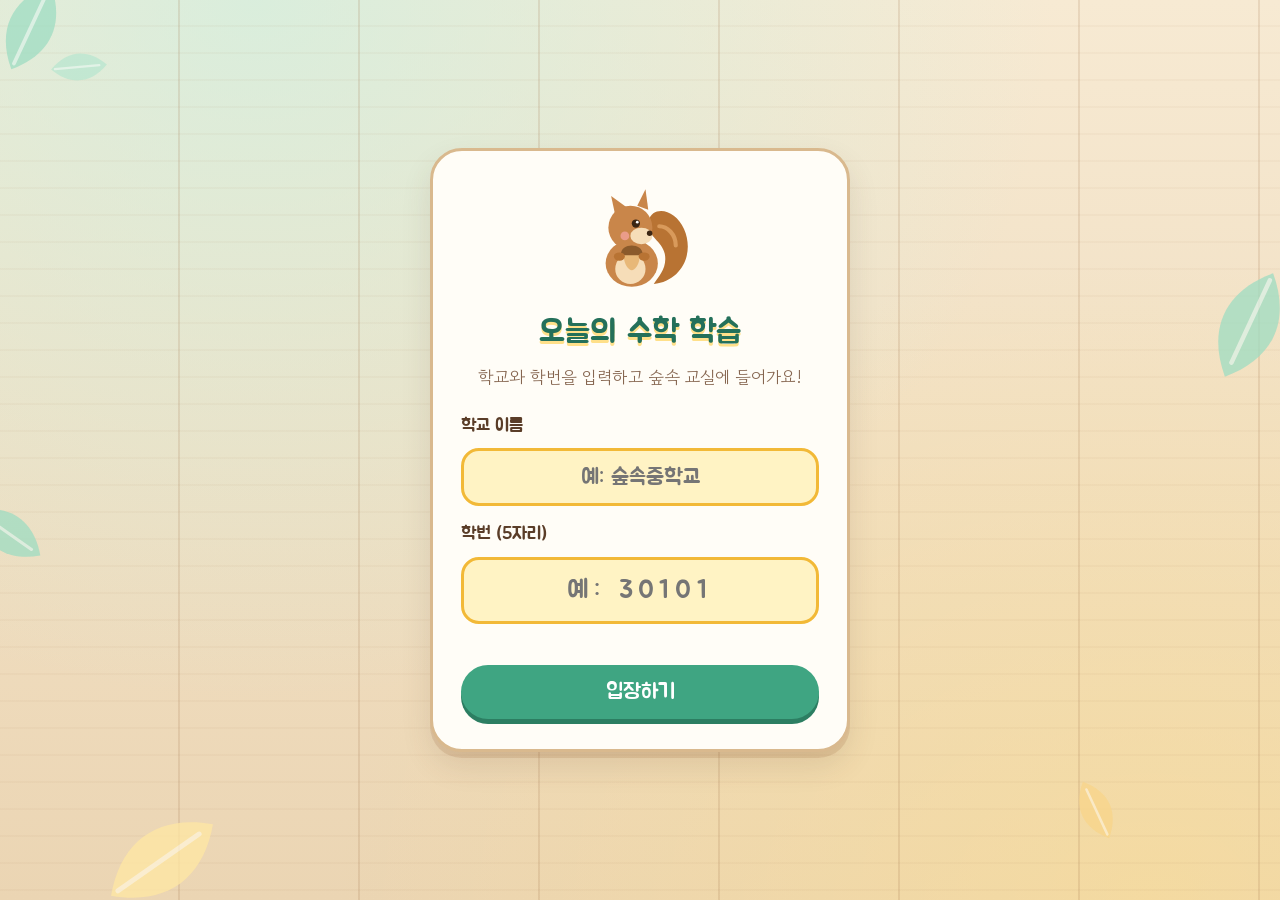
==== commit 27cbc2db: "로그인에 학교 이름 추가 - 로그인 화면: 학교 이름 + 학번 입력 (띄어쓰기 · 특수문자 정리) - 학번 카드 · 인사말에 학교 이름 표시, 마지막 학교 이름 자동 입력 - 기기" ====
--- a/index.html
+++ b/index.html
@@ -4,6 +4,27 @@
   <meta charset="utf-8">
   <meta name="viewport" content="width=device-width, initial-scale=1">
   <title>오늘의 수학 학습</title>
+  <meta name="description" content="학번으로 로그인해 삼각비와 원의 성질을 드래그 시각화로 배우고, 단계별 힌트가 있는 퀴즈로 도토리와 칭찬 도장을 모아요.">
+  <meta name="theme-color" content="#3FA582">
+
+  <!-- Open Graph (카카오톡 · 밴드 · 페이스북 링크 미리보기) -->
+  <meta property="og:type" content="website">
+  <meta property="og:site_name" content="오늘의 수학 학습">
+  <meta property="og:title" content="오늘의 수학 학습 | 삼각비 · 원의 성질">
+  <meta property="og:description" content="드래그로 직접 확인하는 삼각비와 원의 성질! 단계별 힌트 퀴즈로 도토리와 칭찬 도장을 모아요.">
+  <meta property="og:url" content="https://bjh97510-lab.github.io/tricir/">
+  <meta property="og:image" content="https://bjh97510-lab.github.io/tricir/assets/og-image.png">
+  <meta property="og:image:width" content="1200">
+  <meta property="og:image:height" content="630">
+  <meta property="og:image:alt" content="오늘의 수학 학습 - 삼각비 · 원의 성질, 다람쥐와 도토리, 원주각 그림">
+  <meta property="og:locale" content="ko_KR">
+
+  <!-- 트위터(X) · 디스코드 -->
+  <meta name="twitter:card" content="summary_large_image">
+  <meta name="twitter:title" content="오늘의 수학 학습 | 삼각비 · 원의 성질">
+  <meta name="twitter:description" content="드래그로 직접 확인하는 삼각비와 원의 성질! 단계별 힌트 퀴즈로 도토리와 칭찬 도장을 모아요.">
+  <meta name="twitter:image" content="https://bjh97510-lab.github.io/tricir/assets/og-image.png">
+
   <link rel="icon" href="assets/acorn.svg" type="image/svg+xml">
   <link rel="preconnect" href="https://fonts.googleapis.com">
   <link rel="preconnect" href="https://fonts.gstatic.com" crossorigin>
@@ -97,8 +118,10 @@
     <div class="login-card">
       <svg class="login-squirrel" aria-hidden="true"><use href="#squirrel"/></svg>
       <h1>오늘의 수학 학습</h1>
-      <p class="login-sub">학번을 입력하고 숲속 교실에 들어가요!</p>
+      <p class="login-sub">학교와 학번을 입력하고 숲속 교실에 들어가요!</p>
       <form id="login-form" novalidate>
+        <label for="school-name">학교 이름</label>
+        <input id="school-name" class="school-input" maxlength="30" placeholder="예: 숲속중학교" autocomplete="organization" required>
         <label for="student-id">학번 (5자리)</label>
         <input id="student-id" inputmode="numeric" maxlength="5" placeholder="예: 30101" autocomplete="off" required>
         <p class="form-error" id="login-error" role="alert"></p>
@@ -112,6 +135,7 @@
     <header class="topbar">
       <div class="id-card">
         <span class="id-card-hole" aria-hidden="true"></span>
+        <span class="id-school" id="id-school"></span>
         <span class="id-label">학번</span>
         <strong id="id-number">-----</strong>
         <button id="logout-btn" class="link-btn" type="button">나가기</button>
@@ -374,7 +398,30 @@
           </article>
 
           <article class="panel wide">
-            <h3><span class="num">3</span> 꼭 기억할 원의 성질</h3>
+            <h3><span class="num">3</span> 원에 내접하는 사각형의 대각</h3>
+            <div class="cyclic-layout">
+              <div>
+                <p>네 꼭짓점이 모두 원 위에 있는 사각형 ABCD예요. <b class="c-handle">점 A, B, C, D</b>를 원 위에서 이리저리 옮겨 보세요. 마주 보는 두 각의 합은 항상 <b>180°</b>!</p>
+                <svg id="cyclic-svg" class="figure interactive" viewBox="0 0 360 300" role="img" aria-label="원에 내접하는 사각형 드래그 도구"></svg>
+                <div class="toggles">
+                  <label><input type="checkbox" id="cyc-arcs"> 호로 이유 보기</label>
+                  <label><input type="checkbox" id="cyc-ext"> ∠D의 외각 보기</label>
+                  <button class="link-btn" id="cyc-reset" type="button">처음 위치로</button>
+                </div>
+              </div>
+              <div>
+                <div class="readout">
+                  <div class="ratio-row"><span class="ratio-name c-opp">∠A + ∠C</span><b class="ratio-val" id="c-ac"></b></div>
+                  <div class="ratio-row"><span class="ratio-name c-adj">∠B + ∠D</span><b class="ratio-val" id="c-bd"></b></div>
+                  <div class="ratio-row" id="c-ext-row" hidden><span class="ratio-name c-q">∠D의 외각</span><b class="ratio-val" id="c-ext"></b></div>
+                </div>
+                <p class="tip" id="c-note"></p>
+              </div>
+            </div>
+          </article>
+
+          <article class="panel wide">
+            <h3><span class="num">4</span> 꼭 기억할 원의 성질</h3>
             <ul class="facts">
               <li><b>원주각 = ½ × 중심각</b><span>한 호에 대한 원주각은 그 호에 대한 중심각의 절반</span></li>
               <li><b>같은 호 → 같은 원주각</b><span>한 호에 대한 원주각의 크기는 모두 같아요</span></li>
--- a/style.css
+++ b/style.css
@@ -535,3 +535,21 @@
   .ratio-row { font-size: 17px; }
   .special { font-size: 17px; }
 }
+
+/* 원에 내접하는 사각형 패널 */
+.cyclic-layout { display: grid; grid-template-columns: 1.2fr 1fr; gap: 20px; align-items: center; }
+@media (max-width: 960px) { .cyclic-layout { grid-template-columns: 1fr; } }
+
+/* 학교 이름 입력 · ID 카드 학교 */
+.school-input {
+  width: 100%; padding: 12px 16px;
+  font-family: 'Jua', sans-serif; font-size: 22px; text-align: center;
+  color: var(--ink); background: var(--yellow);
+  border: 3px solid var(--yellow-deep); border-radius: 18px;
+}
+.school-input:focus { outline: none; border-color: var(--mint-deep); background: #fff; }
+#login-form label[for="student-id"] { margin-top: 6px; }
+.id-school {
+  max-width: 130px; overflow: hidden; text-overflow: ellipsis; white-space: nowrap;
+  font-size: 12px; font-weight: 700; color: var(--mint-ink);
+}
